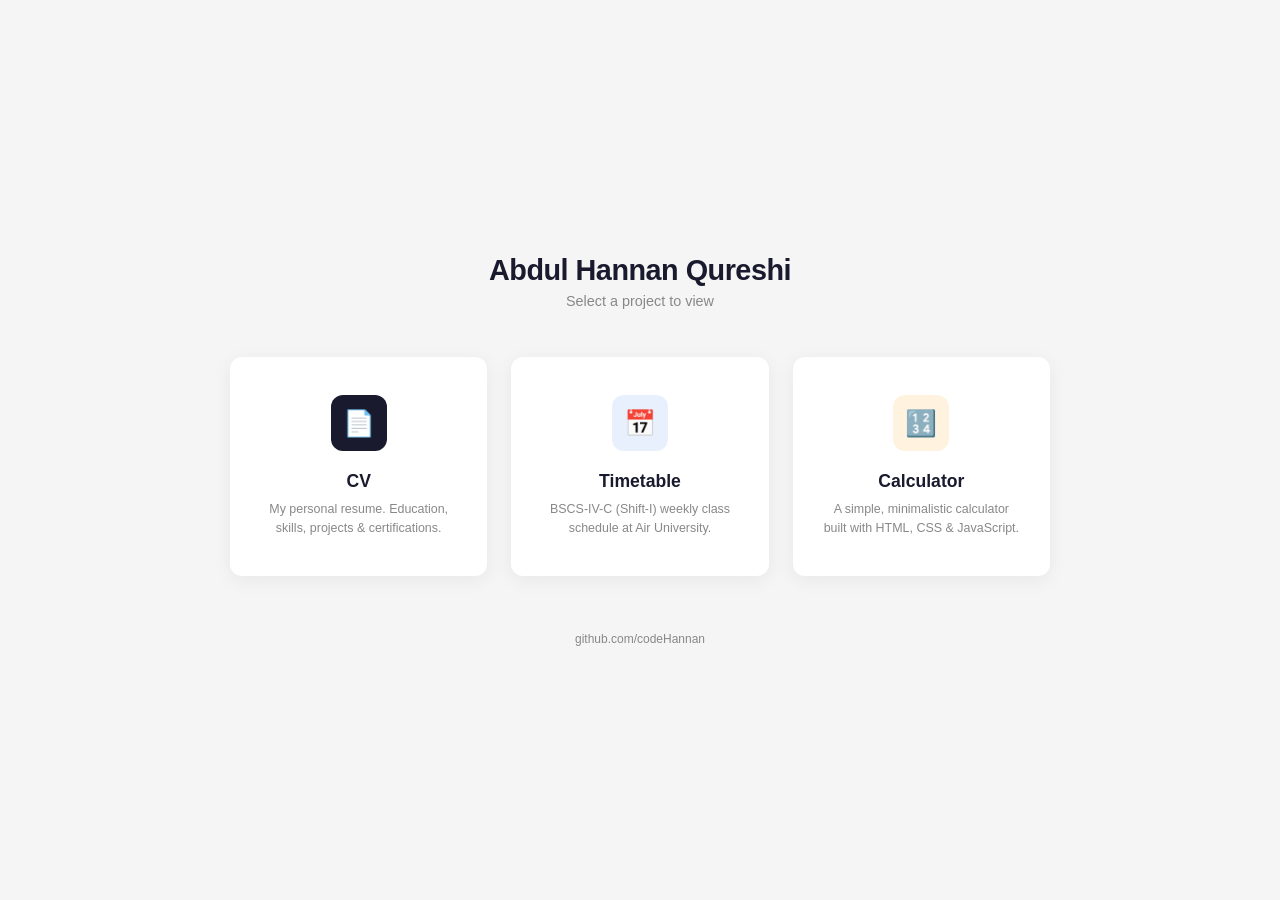
==== main.html @ f36dd304 "Add files via upload" ====
<!DOCTYPE html>
<html lang="en">
<head>
  <meta charset="UTF-8">
  <meta name="viewport" content="width=device-width, initial-scale=1.0">
  <title>Projects</title>
  <style>
    * {
      margin: 0;
      padding: 0;
      box-sizing: border-box;
    }

    body {
      min-height: 100vh;
      display: flex;
      flex-direction: column;
      align-items: center;
      justify-content: center;
      background: #f5f5f5;
      font-family: 'Segoe UI', Tahoma, Geneva, Verdana, sans-serif;
      color: #333;
      padding: 40px 20px;
    }

    header {
      text-align: center;
      margin-bottom: 48px;
    }

    header h1 {
      font-size: 1.8rem;
      font-weight: 700;
      color: #1a1a2e;
      letter-spacing: -0.5px;
    }

    header p {
      margin-top: 6px;
      font-size: 0.9rem;
      color: #888;
    }

    .cards {
      display: grid;
      grid-template-columns: repeat(3, 1fr);
      gap: 24px;
      max-width: 820px;
      width: 100%;
    }

    .card {
      background: #fff;
      border-radius: 12px;
      padding: 36px 28px;
      text-align: center;
      text-decoration: none;
      color: #333;
      box-shadow: 0 4px 20px rgba(0, 0, 0, 0.06);
      transition: transform 0.2s, box-shadow 0.2s;
      border: 2px solid transparent;
    }

    .card:hover {
      transform: translateY(-6px);
      box-shadow: 0 12px 36px rgba(0, 0, 0, 0.1);
      border-color: #e94560;
    }

    .card-icon {
      width: 56px;
      height: 56px;
      margin: 0 auto 20px;
      border-radius: 12px;
      display: flex;
      align-items: center;
      justify-content: center;
      font-size: 1.6rem;
    }

    .card-icon.cv {
      background: #1a1a2e;
      color: #e94560;
    }

    .card-icon.timetable {
      background: #e8f0fe;
      color: #1a73e8;
    }

    .card-icon.calculator {
      background: #fff3e0;
      color: #ff9500;
    }

    .card h2 {
      font-size: 1.1rem;
      font-weight: 600;
      margin-bottom: 8px;
      color: #1a1a2e;
    }

    .card p {
      font-size: 0.78rem;
      color: #888;
      line-height: 1.5;
    }

    footer {
      margin-top: 56px;
      font-size: 0.75rem;
      color: #aaa;
    }

    footer a {
      color: #888;
      text-decoration: none;
    }

    footer a:hover {
      text-decoration: underline;
    }

    @media (max-width: 640px) {
      .cards {
        grid-template-columns: 1fr;
        max-width: 320px;
      }

      header h1 {
        font-size: 1.4rem;
      }
    }
  </style>
  <link rel="icon" href="data:image/svg+xml,%3Csvg xmlns='http://www.w3.org/2000/svg' viewBox='0 0 100 100'%3E%3Ctext x='50' y='72' font-size='60' font-family='monospace' font-weight='bold' fill='%23e94560' text-anchor='middle'%3E%26lt%3B/%26gt%3B%3C/text%3E%3C/svg%3E" type="image/svg+xml">
</head>
<body>

  <header>
    <h1>Abdul Hannan Qureshi</h1>
    <p>Select a project to view</p>
  </header>

  <div class="cards">

    <a href="./CV/index.html" class="card">
      <div class="card-icon cv">📄</div>
      <h2>CV</h2>
      <p>My personal resume. Education, skills, projects &amp; certifications.</p>
    </a>

    <a href="./TimeTable/index.html" class="card">
      <div class="card-icon timetable">📅</div>
      <h2>Timetable</h2>
      <p>BSCS-IV-C (Shift-I) weekly class schedule at Air University.</p>
    </a>

    <a href="./Calculator/index.html" class="card">
      <div class="card-icon calculator">🔢</div>
      <h2>Calculator</h2>
      <p>A simple, minimalistic calculator built with HTML, CSS &amp; JavaScript.</p>
    </a>

  </div>

  <footer>
    <a href="https://github.com/codeHannan" target="_blank">github.com/codeHannan</a>
  </footer>

</body>
</html>
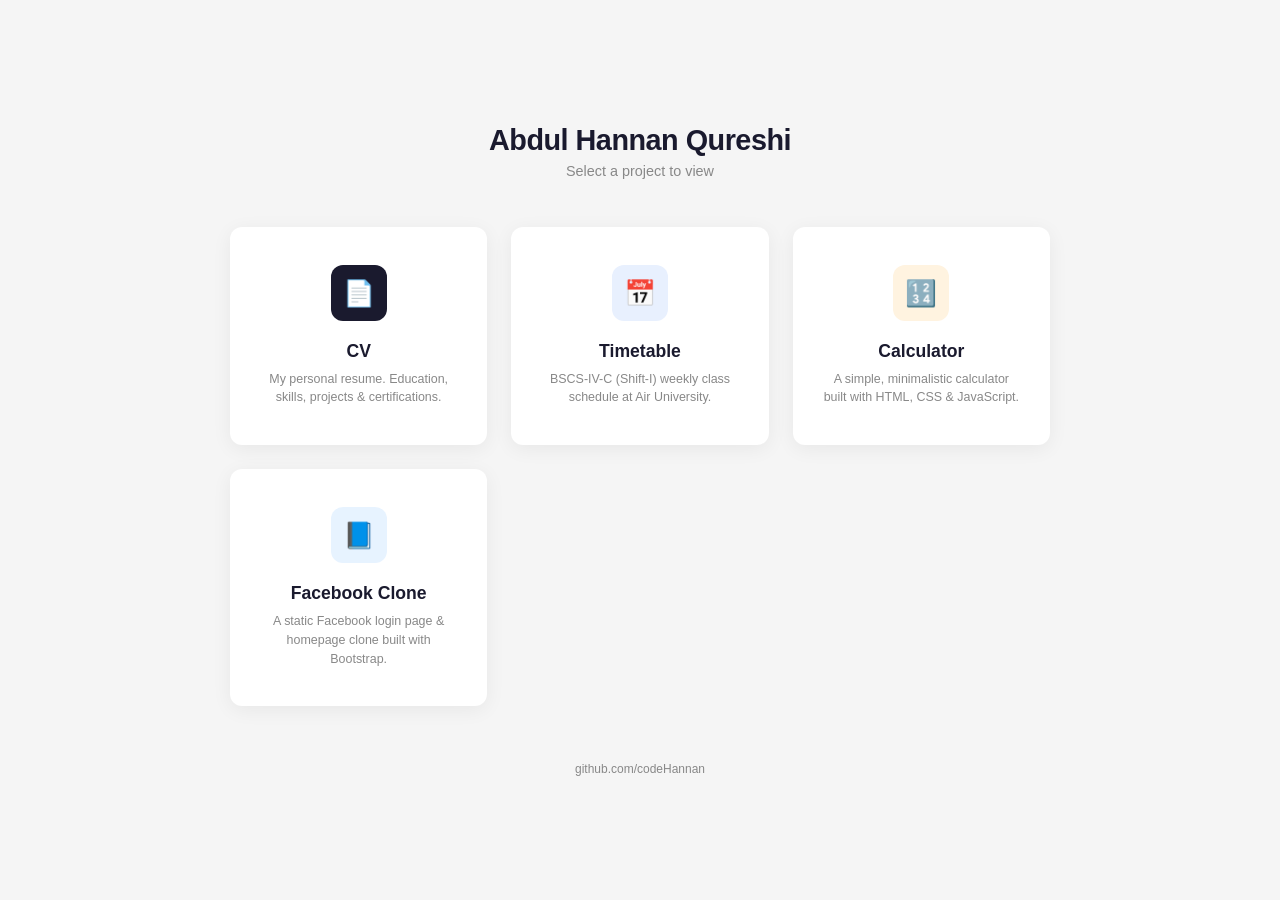
==== commit 3f0f23df: "Add Facebook Clone link and description to main.html" ====
--- a/main.html
+++ b/main.html
@@ -161,6 +161,12 @@
       <p>A simple, minimalistic calculator built with HTML, CSS &amp; JavaScript.</p>
     </a>
 
+    <a href="./Facebook-Clone/login.html" class="card">
+      <div class="card-icon" style="background:#e7f3ff; color:#1877f2;">📘</div>
+      <h2>Facebook Clone</h2>
+      <p>A static Facebook login page &amp; homepage clone built with Bootstrap.</p>
+    </a>
+    
   </div>
 
   <footer>
@@ -168,4 +174,4 @@
   </footer>
 
 </body>
-</html>+</html>
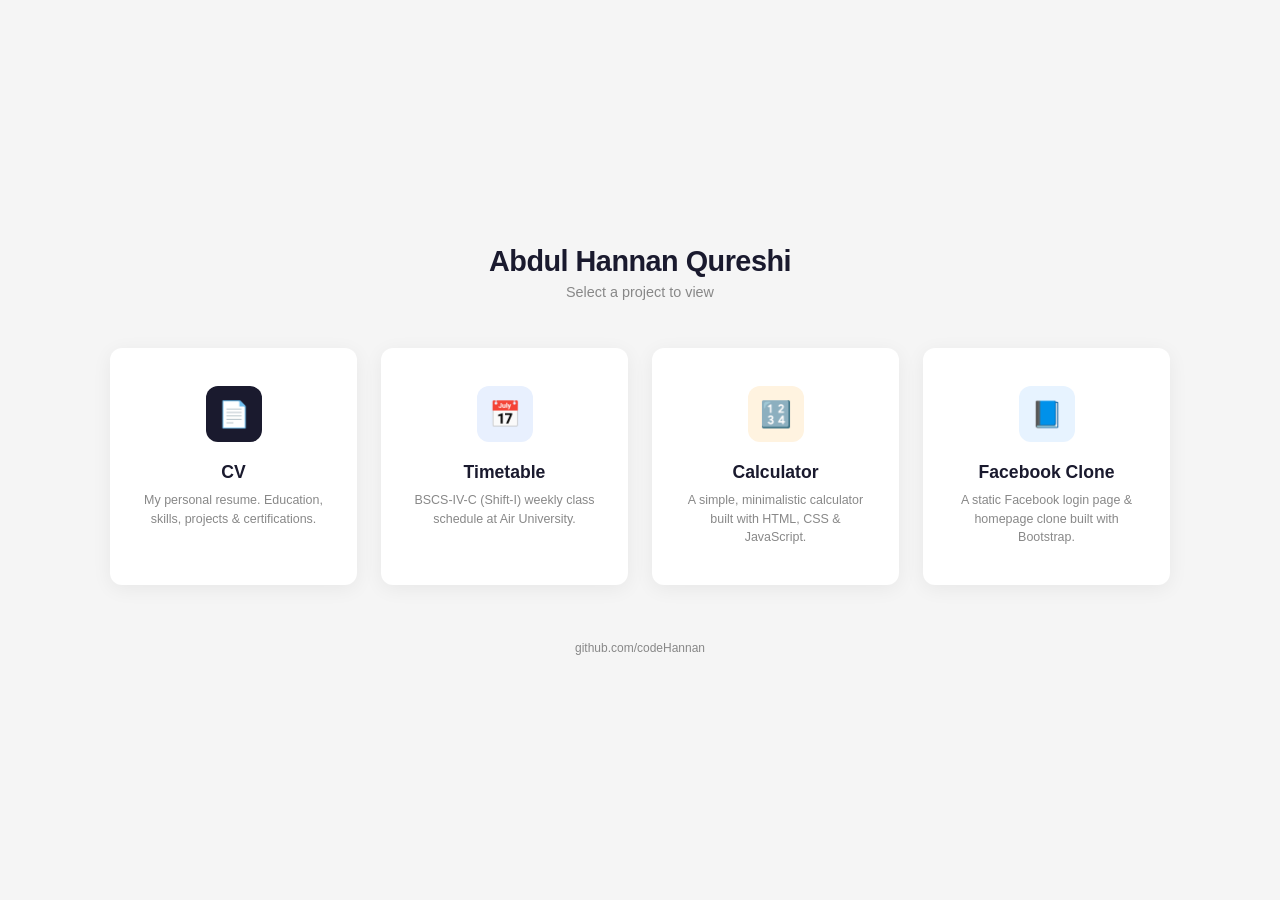
==== commit 6ea024cb: "Update card layout to use 4 columns and adjust widths" ====
--- a/main.html
+++ b/main.html
@@ -43,10 +43,22 @@
 
     .cards {
       display: grid;
-      grid-template-columns: repeat(3, 1fr);
+      grid-template-columns: repeat(4, 1fr);
       gap: 24px;
-      max-width: 820px;
+      max-width: 1060px;
       width: 100%;
+    }
+
+    @media (max-width: 840px) {
+      .cards {
+        grid-template-columns: repeat(2, 1fr);
+      }
+    }
+
+    @media (max-width: 480px) {
+      .cards {
+        grid-template-columns: 1fr;
+      }
     }
 
     .card {
